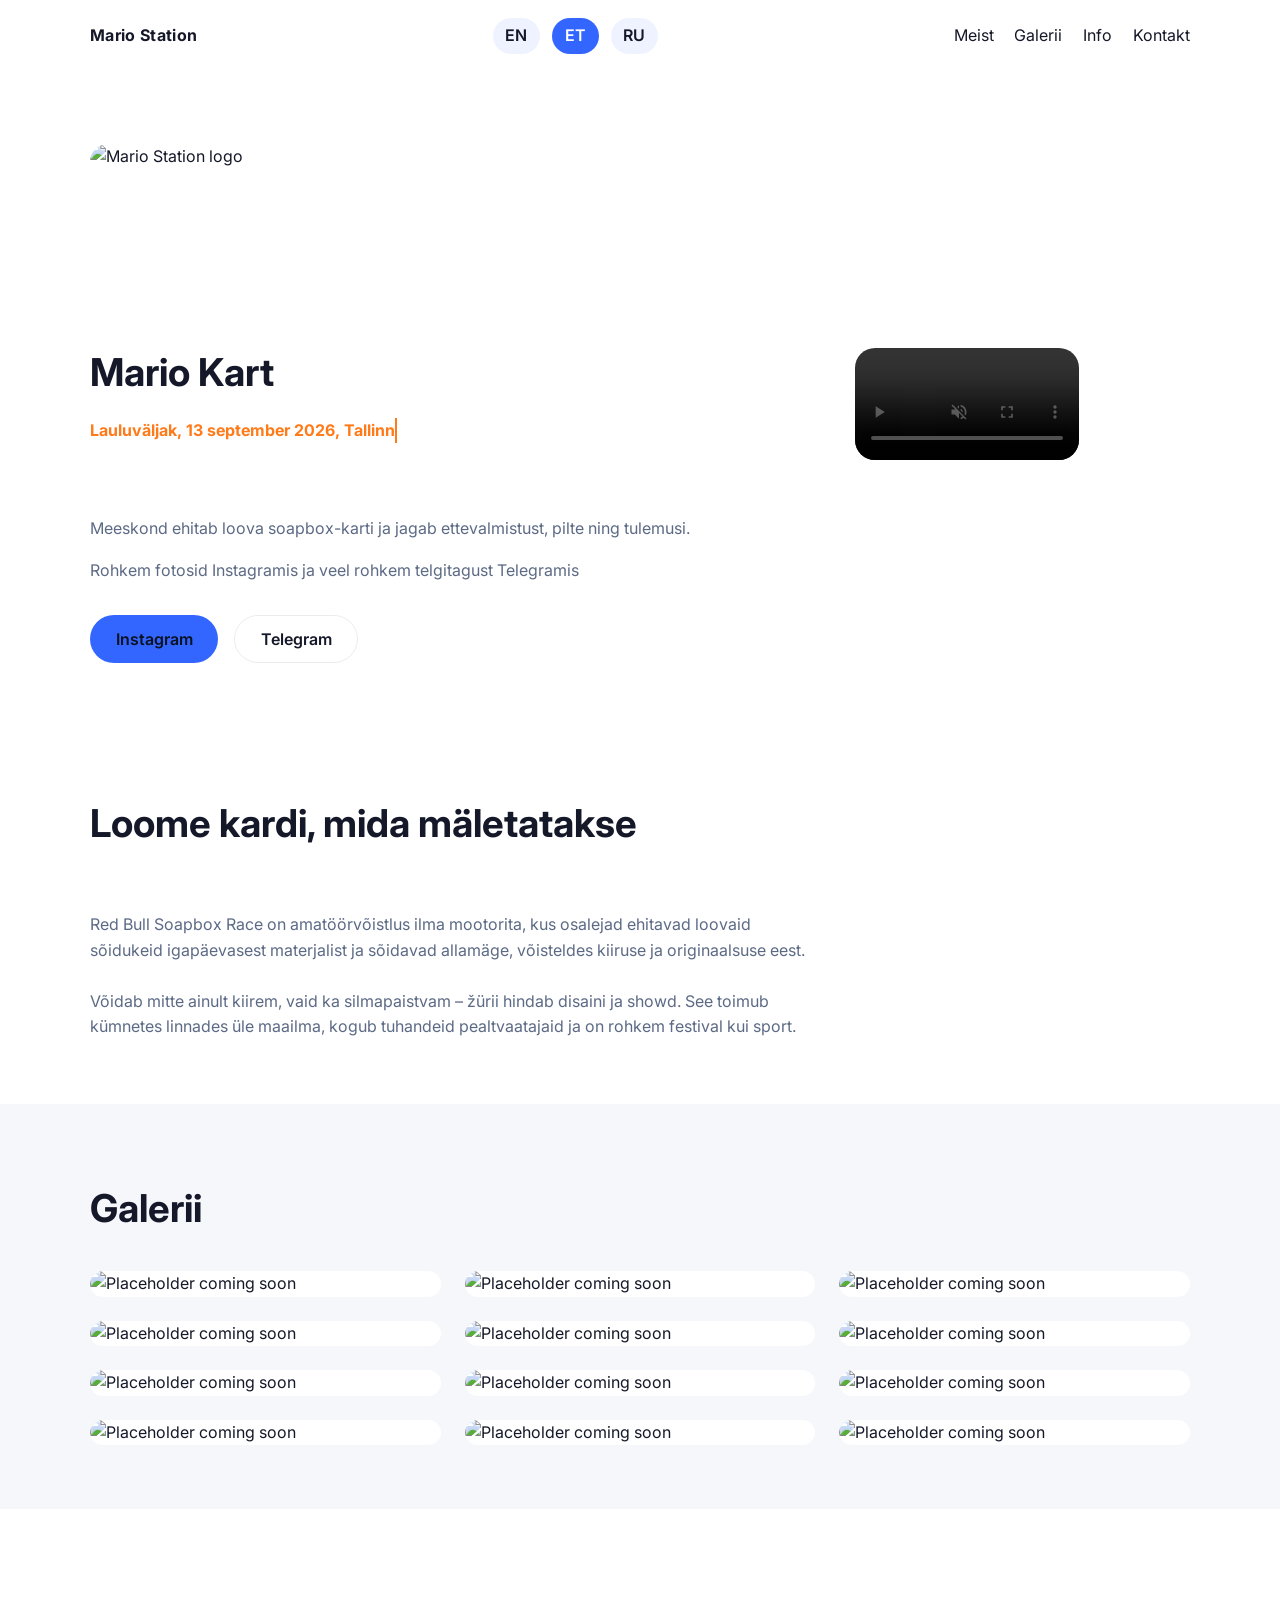
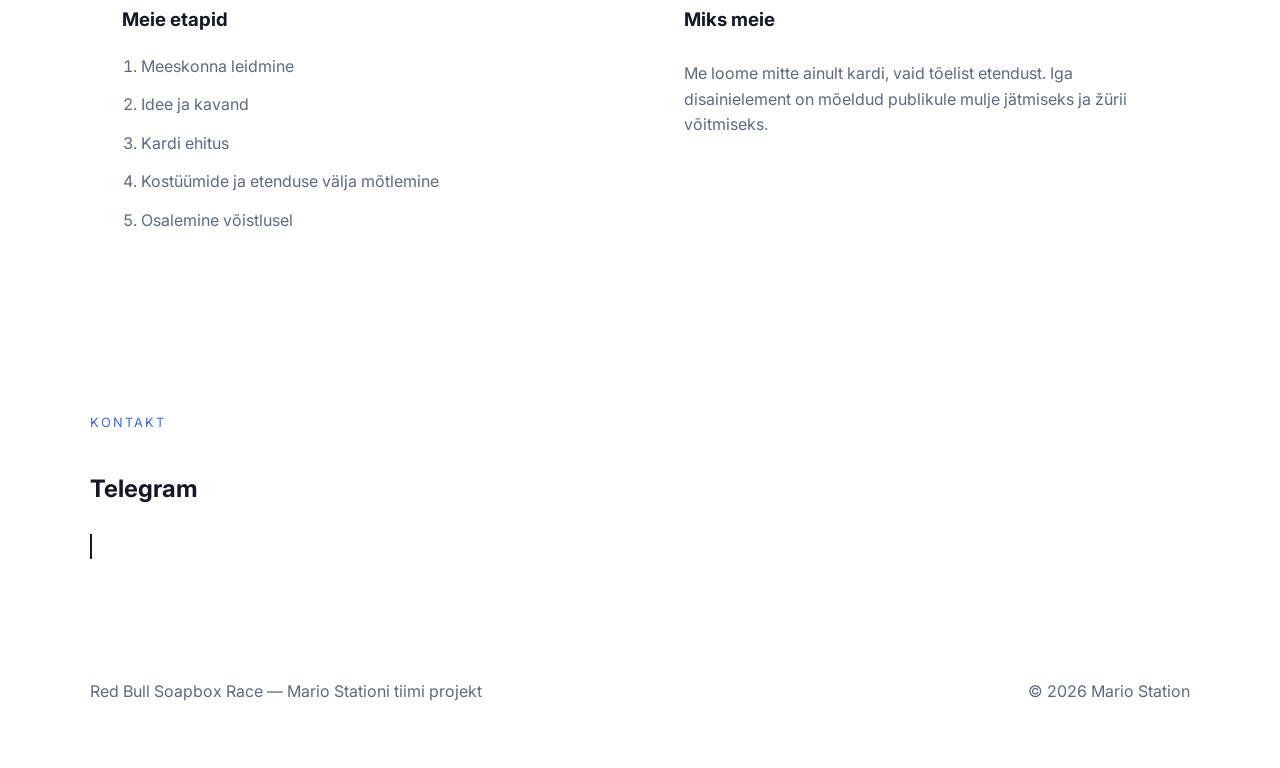
==== et.html @ b01dd48f "Add files via upload" ====
<!DOCTYPE html>
<html lang="et">

<head>
    <meta charset="UTF-8" />
    <meta name="viewport" content="width=device-width, initial-scale=1.0" />
    <title>Mario Station</title>
    <link rel="preconnect" href="https://fonts.googleapis.com" />
    <link rel="preconnect" href="https://fonts.gstatic.com" crossorigin />
    <link href="https://fonts.googleapis.com/css2?family=Inter:wght@400;500;600;700;800&display=swap"
        rel="stylesheet" />
    <link rel="stylesheet" href="styles.css" />
</head>

<body>
    <header class="site-header">
        <div class="container header-inner">
            <a class="brand" href="#hero">Mario Station</a>
            <div class="language-switcher">
                <a href="index.html">EN</a>
                <a href="et.html" class="active" aria-current="page">ET</a>
                <a href="ru.html">RU</a>
            </div>
            <button id="menu-toggle" class="menu-toggle" aria-label="Ava menüü">☰</button>
            <nav class="site-nav" id="site-nav">
                <a href="#about">Meist</a>
                <a href="#gallery">Galerii</a>
                <a href="#details">Info</a>
                <a href="#contact">Kontakt</a>
            </nav>
        </div>
    </header>

    <main>
        <section class="hero" id="hero">
            <div class="container hero-grid">
                <div class="hero-copy">
                    <div class="hero-logo-row">
                        <img class="hero-inline-logo" src="images/logo.jpeg" alt="Mario Station logo" />
                        <h1>Mario Kart</h1>
                    </div>
                    <div class="hero-copy-text">
                        <div class="hero-date"><strong><span class="typing-text">Lauluväljak, 13 september 2026,
                                    Tallinn</span></strong></div>
                        <div class="hero-text">Meeskond ehitab loova soapbox-karti ja jagab ettevalmistust, pilte ning
                            tulemusi.</div>
                        <div class="social-note">Rohkem fotosid Instagramis ja veel rohkem telgitagust Telegramis</div>
                    </div>
                    <div class="hero-actions">
                        <a class="button button-primary" href="https://www.instagram.com" target="_blank"
                            rel="noopener noreferrer">Instagram</a>
                        <a class="button button-secondary" href="https://t.me/kesklinn" target="_blank"
                            rel="noopener noreferrer">Telegram</a>
                    </div>
                </div>
                <div class="hero-visual">
                    <div class="hero-card">
                        <video class="promo-video" controls autoplay muted loop playsinline>
                            <source src="video/promo.mp4" type="video/mp4">
                            Teie brauser ei toeta videot.
                        </video>
                    </div>
                </div>
            </div>
        </section>

        <section class="section" id="about">
            <div class="container">
                <div class="section-heading">
                    <h2>Loome kardi, mida mäletatakse</h2>
                </div>
                <div class="split-content">
                    <div>
                        <div class="block-text">Red Bull Soapbox Race on amatöörvõistlus ilma mootorita, kus osalejad
                            ehitavad loovaid sõidukeid igapäevasest materjalist ja sõidavad allamäge, võisteldes kiiruse
                            ja originaalsuse eest.</div>
                        <div class="block-text">Võidab mitte ainult kiirem, vaid ka silmapaistvam – žürii hindab disaini
                            ja showd. See toimub kümnetes linnades üle maailma, kogub tuhandeid pealtvaatajaid ja on
                            rohkem festival kui sport.</div>
                    </div>
                </div>
            </div>
        </section>

        <section class="section section-alt" id="gallery">
            <div class="container">
                <div class="section-heading">
                    <h2>Galerii</h2>
                </div>
                <div class="gallery-grid">
                    <article class="photo-card">
                        <img src="images/comingsoon.png" alt="Placeholder coming soon" loading="lazy" />
                    </article>
                    <article class="photo-card">
                        <img src="images/comingsoon.png" alt="Placeholder coming soon" loading="lazy" />
                    </article>
                    <article class="photo-card">
                        <img src="images/comingsoon.png" alt="Placeholder coming soon" loading="lazy" />
                    </article>
                    <article class="photo-card">
                        <img src="images/comingsoon.png" alt="Placeholder coming soon" loading="lazy" />
                    </article>
                    <article class="photo-card">
                        <img src="images/comingsoon.png" alt="Placeholder coming soon" loading="lazy" />
                    </article>
                    <article class="photo-card">
                        <img src="images/comingsoon.png" alt="Placeholder coming soon" loading="lazy" />
                    </article>
                    <article class="photo-card">
                        <img src="images/comingsoon.png" alt="Placeholder coming soon" loading="lazy" />
                    </article>
                    <article class="photo-card">
                        <img src="images/comingsoon.png" alt="Placeholder coming soon" loading="lazy" />
                    </article>
                    <article class="photo-card">
                        <img src="images/comingsoon.png" alt="Placeholder coming soon" loading="lazy" />
                    </article>
                    <article class="photo-card">
                        <img src="images/comingsoon.png" alt="Placeholder coming soon" loading="lazy" />
                    </article>
                    <article class="photo-card">
                        <img src="images/comingsoon.png" alt="Placeholder coming soon" loading="lazy" />
                    </article>
                    <article class="photo-card">
                        <img src="images/comingsoon2.png" alt="Placeholder coming soon" loading="lazy" />
                    </article>
                </div>
            </div>
        </section>

        <section class="section" id="details">
            <div class="container details-grid">
                <div class="detail-block">
                    <h3>Meie etapid</h3>
                    <ol>
                        <li>Meeskonna leidmine</li>
                        <li>Idee ja kavand</li>
                        <li>Kardi ehitus</li>
                        <li>Kostüümide ja etenduse välja mõtlemine</li>
                        <li>Osalemine võistlusel</li>
                    </ol>
                </div>
                <div class="detail-block">
                    <h3>Miks meie</h3>
                    <div class="detail-text">Me loome mitte ainult kardi, vaid tõelist etendust. Iga disainielement on
                        mõeldud publikule mulje jätmiseks ja žürii võitmiseks.</div>
                </div>
            </div>
        </section>

        <section class="section section-contact" id="contact">
            <div class="container contact-panel">
                <div>
                    <span class="eyebrow">Kontakt</span>
                    <h2>Telegram</h2>
                    <div class="contact-text"><span class="typing-text contact-typing">@kesklinn</span></div>
                </div>
            </div>
        </section>
    </main>

    <div class="image-modal" id="image-modal" aria-hidden="true">
        <div class="image-modal-backdrop" id="image-modal-backdrop"></div>
        <div class="image-modal-content" role="dialog" aria-modal="true">
            <button class="image-modal-close" id="image-modal-close" aria-label="Sulge pilt">×</button>
            <button class="image-modal-nav image-modal-prev" id="image-modal-prev" aria-label="Eelmine foto">‹</button>
            <button class="image-modal-nav image-modal-next" id="image-modal-next" aria-label="Järgmine foto">›</button>
            <img id="image-modal-img" src="" alt="" />
        </div>
    </div>

    <footer class="site-footer">
        <div class="container footer-inner">
            <p>Red Bull Soapbox Race — Mario Stationi tiimi projekt</p>
            <p>© 2026 Mario Station</p>
        </div>
    </footer>

    <script src="script.js"></script>
</body>

</html>
---- styles.css ----
:root {
  color-scheme: light;
  --bg: #ffffff;
  --surface: #f7f8fb;
  --surface-alt: #ffffff;
  --text: #141828;
  --muted: #5c6a85;
  --primary: #3366ff;
  --border: rgba(20, 24, 40, 0.08);
  --radius: 24px;
  font-family: 'Inter', system-ui, sans-serif;
}

* {
  box-sizing: border-box;
}

html, body {
  margin: 0;
  min-height: 100%;
  background: var(--bg);
  color: var(--text);
}

img {
  width: 100%;
  height: auto;
  display: block;
  border-radius: 20px;
  object-fit: cover;
}

button, a {
  font: inherit;
}

body {
  line-height: 1.6;
}

.container {
  width: min(1100px, calc(100% - 2rem));
  margin: 0 auto;
}

.site-header {
  position: sticky;
  top: 0;
  z-index: 10;
  background: rgba(255, 255, 255, 0.96);
}

.header-inner {
  display: flex;
  align-items: center;
  justify-content: space-between;
  gap: 1rem;
  padding: 1.1rem 0;
}

.brand {
  color: var(--text);
  font-weight: 700;
  text-decoration: none;
  letter-spacing: 0.02em;
}

.site-nav {
  display: flex;
  gap: 1.3rem;
}

.language-switcher {
  display: flex;
  gap: 0.75rem;
}

.language-switcher a {
  color: var(--text);
  text-decoration: none;
  font-weight: 600;
  padding: 0.35rem 0.8rem;
  border-radius: 999px;
  background: rgba(51, 102, 255, 0.08);
  transition: background 0.2s ease, color 0.2s ease;
}

.language-switcher a.active,
.language-switcher a:hover {
  background: var(--primary);
  color: #fff;
}

.site-nav a {
  color: var(--text);
  text-decoration: none;
  transition: color 0.2s ease;
}

.site-nav a:hover {
  color: var(--primary);
}

.menu-toggle {
  display: none;
  border: none;
  background: transparent;
  color: var(--text);
  font-size: 1.5rem;
  cursor: pointer;
}

.hero {
  padding: 4.5rem 0 3.5rem;
}

.hero-grid {
  display: grid;
  grid-template-columns: 1.4fr 1fr;
  gap: 2rem;
  align-items: center;
}

.hero-copy {
  max-width: 620px;
}

.hero-logo-row {
  display: flex;
  flex-direction: column;
  align-items: flex-start;
  gap: 1rem;
  margin-bottom: 1rem;
}

.hero-inline-logo {
  width: 12rem;
  height: 12rem;
  border-radius: 18px;
  object-fit: cover;
}

.hero-logo-row h1 {
  margin-top: 0;
  text-align: left;
  width: 100%;
  font-family: 'Google Sans', 'Inter', system-ui, sans-serif;
  font-weight: 700;
}

.hero-date {
  overflow: hidden;
  display: inline-block;
  margin-bottom: 2rem;
}

.hero-date strong {
  display: inline-block;
  color: #ff7a18;
}

.hero-text {
  margin: 1.6rem 0 0;
  max-width: 46rem;
  color: var(--muted);
  text-align: left;
}

.typing-text {
  display: inline-block;
  white-space: nowrap;
  overflow: hidden;
  animation: typing 12s steps(35, end) infinite;
  border-right: 0.15em solid #ff7a18;
}

@keyframes typing {
  0% {
    width: 0;
  }
  80% {
    width: 100%;
  }
  100% {
    width: 0;
  }
}

@keyframes blink-caret {
  from, to {
    border-color: transparent;
  }
  50% {
    border-color: #ff7a18;
  }
}

.contact-typing {
  display: inline-block;
  overflow: hidden;
  white-space: nowrap;
  width: 0;
  border-right: 0.15em solid var(--text);
}

.contact-typing.active {
  animation: typing-contact 10s steps(18, end) infinite;
}

@keyframes typing-contact {
  0% {
    width: 0;
  }
  80% {
    width: 100%;
  }
  100% {
    width: 0;
  }
}

@keyframes blink-caret-contact {
  from, to {
    border-color: transparent;
  }
  50% {
    border-color: var(--text);
  }
}

.eyebrow {
  display: inline-flex;
  margin-bottom: 1rem;
  color: var(--primary);
  text-transform: uppercase;
  font-size: 0.8rem;
  letter-spacing: 0.16em;
}

.hero h1 {
  margin: 0;
  font-size: clamp(1.75rem, 4vw, 2.4rem);
  line-height: 1.05;
}

.hero p,
.hero-copy-text,
.hero-card-text,
.block-text,
.gallery-summary-text,
.detail-text,
.contact-text,
.caption {
  margin: 1.6rem 0 0;
  max-width: 46rem;
  color: var(--muted);
  text-align: left;
}

.social-note {
  margin-top: 1rem;
}

.hero-actions {
  display: flex;
  flex-wrap: wrap;
  gap: 1rem;
  margin-top: 2rem;
}

.button {
  display: inline-flex;
  align-items: center;
  justify-content: center;
  min-height: 3rem;
  padding: 0 1.6rem;
  border-radius: 999px;
  text-decoration: none;
  font-weight: 600;
  transition: transform 0.2s ease, background 0.2s ease;
}

.button:hover {
  transform: translateY(-1px);
}

.button-primary {
  background: var(--primary);
  color: #0b1220;
}

.button-secondary {
  background: transparent;
  border: 1px solid var(--border);
  color: var(--text);
}

.hero-visual {
  display: grid;
  place-items: center;
}

.hero-card {
  width: 100%;
  padding: 1rem;
  border-radius: var(--radius);
  background: #ffffff;
}

.promo-video {
  width: 100%;
  max-width: 14rem;
  height: auto;
  border-radius: 20px;
  display: block;
  margin: 0 auto;
}

.hero-card h2 {
  margin: 0;
  font-size: 1.9rem;
}

.hero-card p {
  margin: 1rem 0 0;
  color: var(--muted);
}

.section {
  padding: 4rem 0;
}

.section-alt {
  background: #f5f7fb;
}

.section-heading {
  max-width: 700px;
  margin-bottom: 2rem;
}

.section-heading h2 {
  margin: 0.6rem 0 0;
  font-size: clamp(2rem, 3vw, 2.8rem);
}

.split-content {
  display: grid;
  gap: 1.5rem;
}

.split-content p {
  margin: 0;
  color: var(--muted);
}

.gallery-summary {
  margin-bottom: 1.8rem;
}

.gallery-summary-card {
  padding: 1.6rem 1.8rem;
  border-radius: var(--radius);
  background: #ffffff;
}

.gallery-summary-card h3 {
  margin: 0;
  font-size: 1.6rem;
}

.gallery-summary-card p {
  margin: 0.8rem 0 0;
  color: var(--muted);
}

.gallery-grid {
  display: grid;
  grid-template-columns: repeat(3, minmax(0, 1fr));
  gap: 1.5rem;
}

.photo-card {
  background: #ffffff;
  border-radius: var(--radius);
  overflow: hidden;
  cursor: pointer;
}

.photo-card img {
  display: block;
  width: 100%;
  height: 100%;
  object-fit: cover;
}

.image-modal {
  position: fixed;
  inset: 0;
  display: none;
  align-items: center;
  justify-content: center;
  z-index: 50;
  padding: 1.5rem;
}

.image-modal.open {
  display: flex;
}

.image-modal-backdrop {
  position: absolute;
  inset: 0;
  background: rgba(15, 23, 42, 0.7);
}

.image-modal-content {
  position: relative;
  max-width: 90vw;
  max-height: 90vh;
  width: min(900px, 100%);
  z-index: 1;
}

.image-modal img {
  width: 100%;
  max-height: 90vh;
  border-radius: 28px;
  box-shadow: 0 28px 80px rgba(15, 23, 42, 0.3);
  display: block;
  transition: opacity 0.25s ease, transform 0.25s ease;
  opacity: 1;
  transform: translateY(0);
}

.image-modal img.transitioning {
  opacity: 0;
  transform: translateY(12px);
}

.image-modal-nav {
  position: absolute;
  top: 50%;
  transform: translateY(-50%);
  width: 3rem;
  height: 3rem;
  border: none;
  border-radius: 999px;
  background: rgba(15, 23, 42, 0.9);
  color: #fff;
  font-size: 1.4rem;
  line-height: 1;
  cursor: pointer;
  z-index: 2;
}

.image-modal-prev {
  left: -1rem;
}

.image-modal-next {
  right: -1rem;
}

.image-modal-close {
  position: absolute;
  top: -0.8rem;
  right: -0.8rem;
  width: 2.8rem;
  height: 2.8rem;
  border: none;
  border-radius: 999px;
  background: rgba(15, 23, 42, 0.95);
  color: #fff;
  font-size: 1.4rem;
  line-height: 1;
  cursor: pointer;
}

.caption {
  margin-top: 1.5rem;
  color: var(--muted);
}

.details-grid {
  display: grid;
  grid-template-columns: repeat(2, minmax(0, 1fr));
  gap: 1.5rem;
}

.detail-block {
  padding: 2rem;
  border-radius: var(--radius);
  background: #ffffff;
}

.detail-block h3 {
  margin-top: 0;
}

.detail-block ol {
  padding-left: 1.2rem;
  color: var(--muted);
}

.detail-block li {
  margin-bottom: 0.8rem;
}

.section-contact .container {
  padding: 0;
}

.contact-panel {
  padding: 1.8rem 2rem;
  border-radius: var(--radius);
  background: #ffffff;
}

.contact-panel p {
  color: var(--muted);
  margin: 0.4rem 0 0;
}

.site-footer {
  padding: 2rem 0 3rem;
}

.footer-inner {
  display: flex;
  flex-wrap: wrap;
  justify-content: space-between;
  gap: 1rem;
  color: var(--muted);
}

@media (max-width: 900px) {
  .hero-grid,
  .details-grid,
  .contact-panel {
    grid-template-columns: 1fr;
  }

  .hero {
    padding-top: 3rem;
  }
}

@media (max-width: 720px) {
  .site-nav {
    position: fixed;
    inset: 5rem 1rem auto auto;
    right: 0;
    top: 0;
    z-index: 20;
    display: none;
    flex-direction: column;
    gap: 1rem;
    padding: 1rem;
    width: calc(100% - 2rem);
    max-width: 320px;
    background: rgba(255, 255, 255, 0.98);
    border: 1px solid var(--border);
    border-radius: 22px;
  }

  .site-nav.open {
    display: flex;
  }

  .menu-toggle {
    display: inline-flex;
  }
}
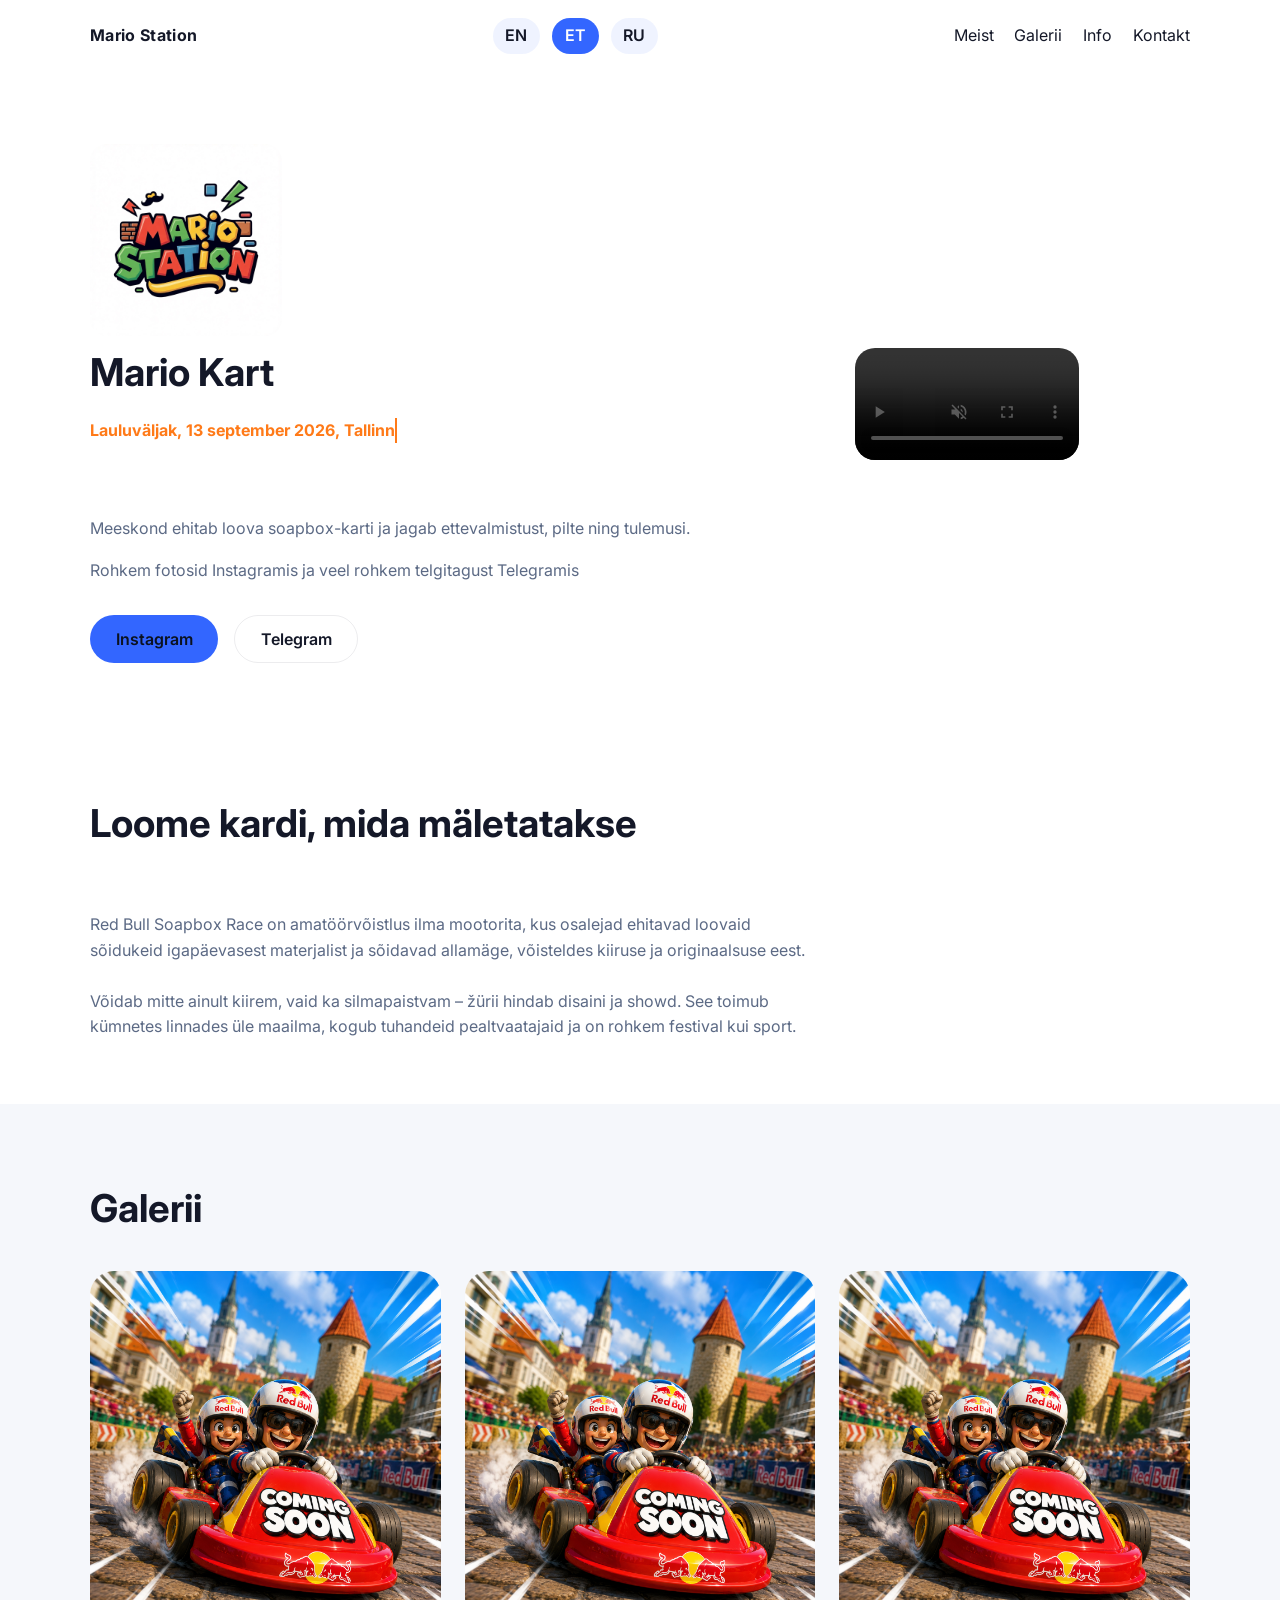
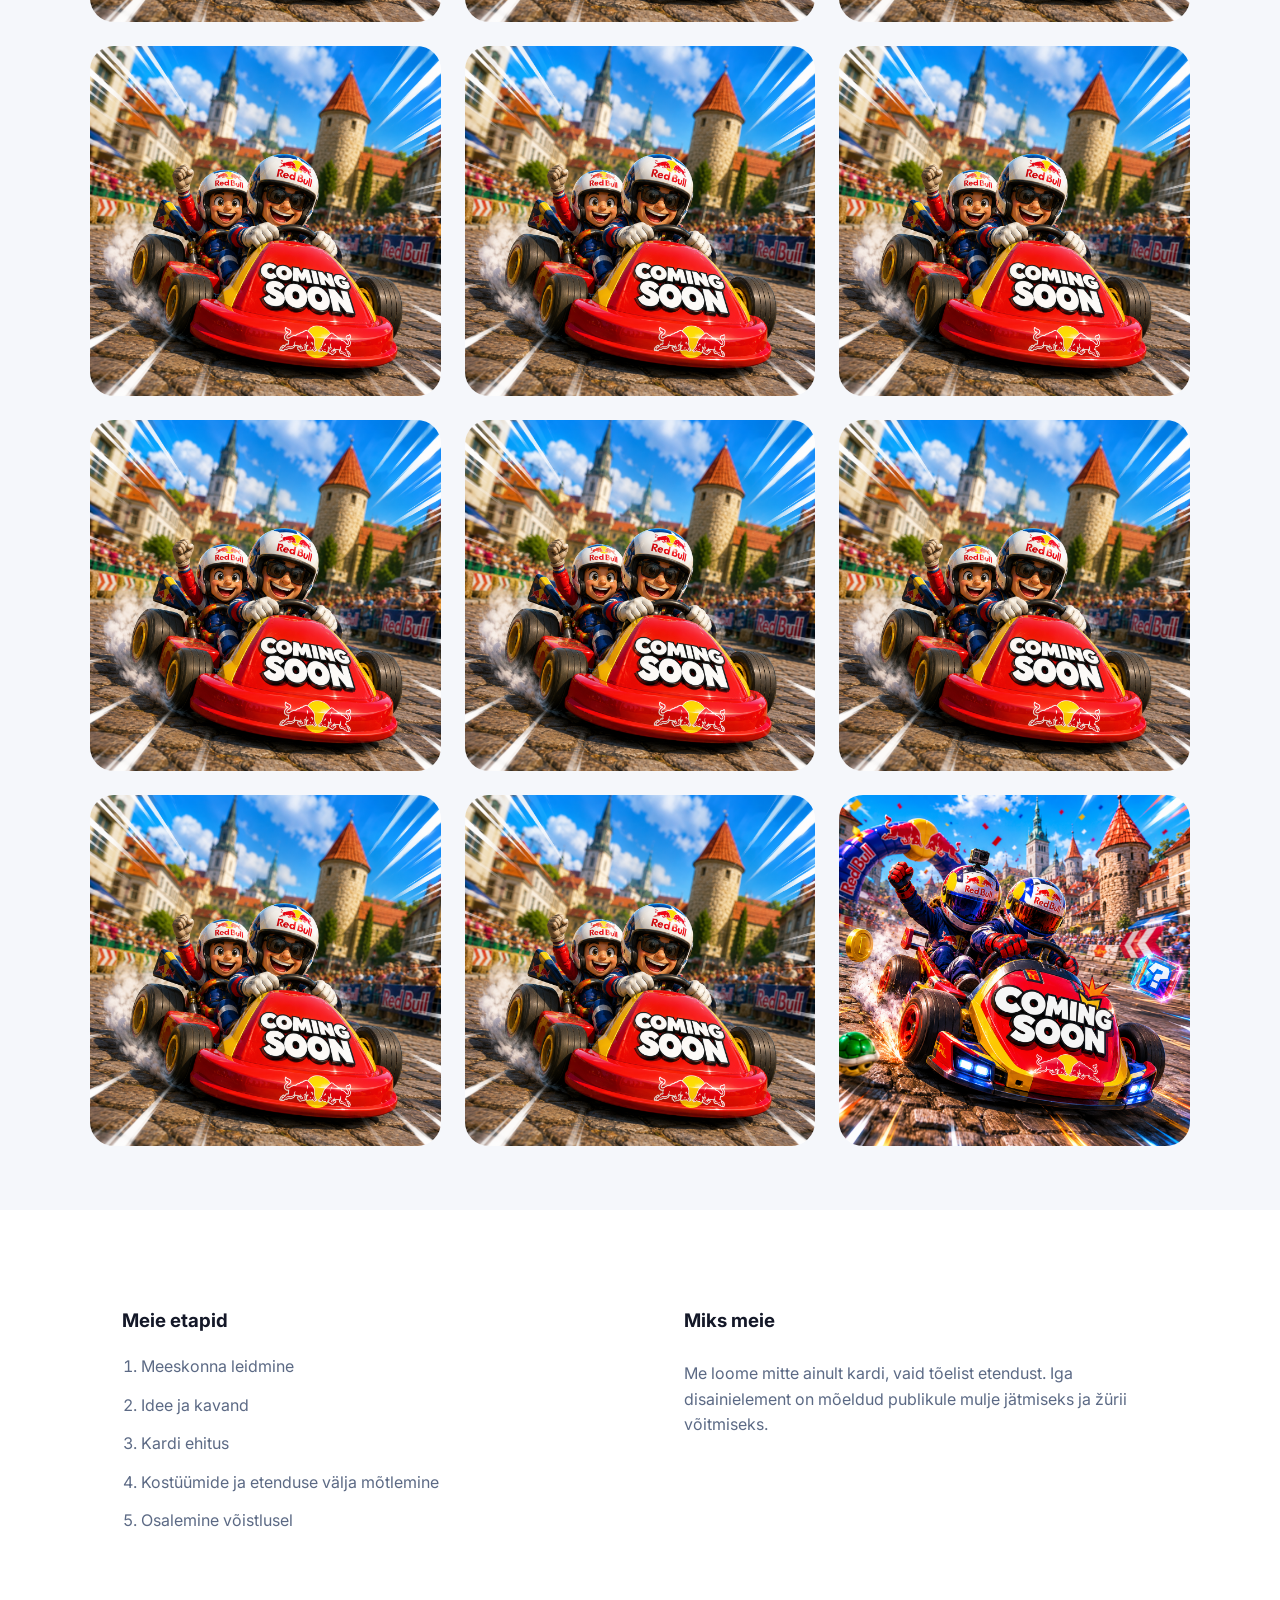
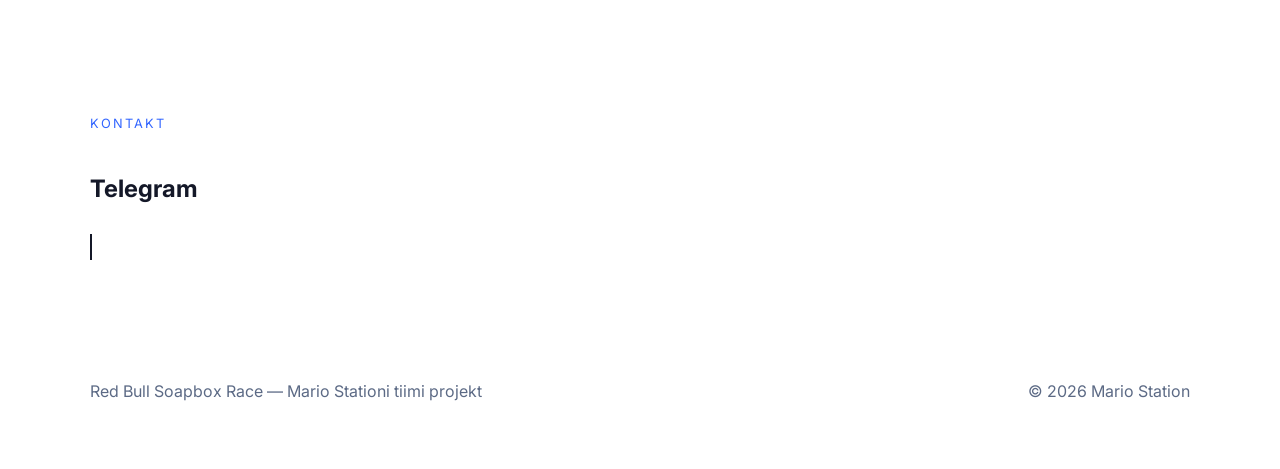
==== commit 9dc75290: "Add files via upload" ====
--- a/et.html
+++ b/et.html
@@ -47,9 +47,9 @@
                         <div class="social-note">Rohkem fotosid Instagramis ja veel rohkem telgitagust Telegramis</div>
                     </div>
                     <div class="hero-actions">
-                        <a class="button button-primary" href="https://www.instagram.com" target="_blank"
+                        <a class="button button-primary" href="https://instagram.com/mariostationee" target="_blank"
                             rel="noopener noreferrer">Instagram</a>
-                        <a class="button button-secondary" href="https://t.me/kesklinn" target="_blank"
+                        <a class="button button-secondary" href="https://t.me/mariostationee" target="_blank"
                             rel="noopener noreferrer">Telegram</a>
                     </div>
                 </div>
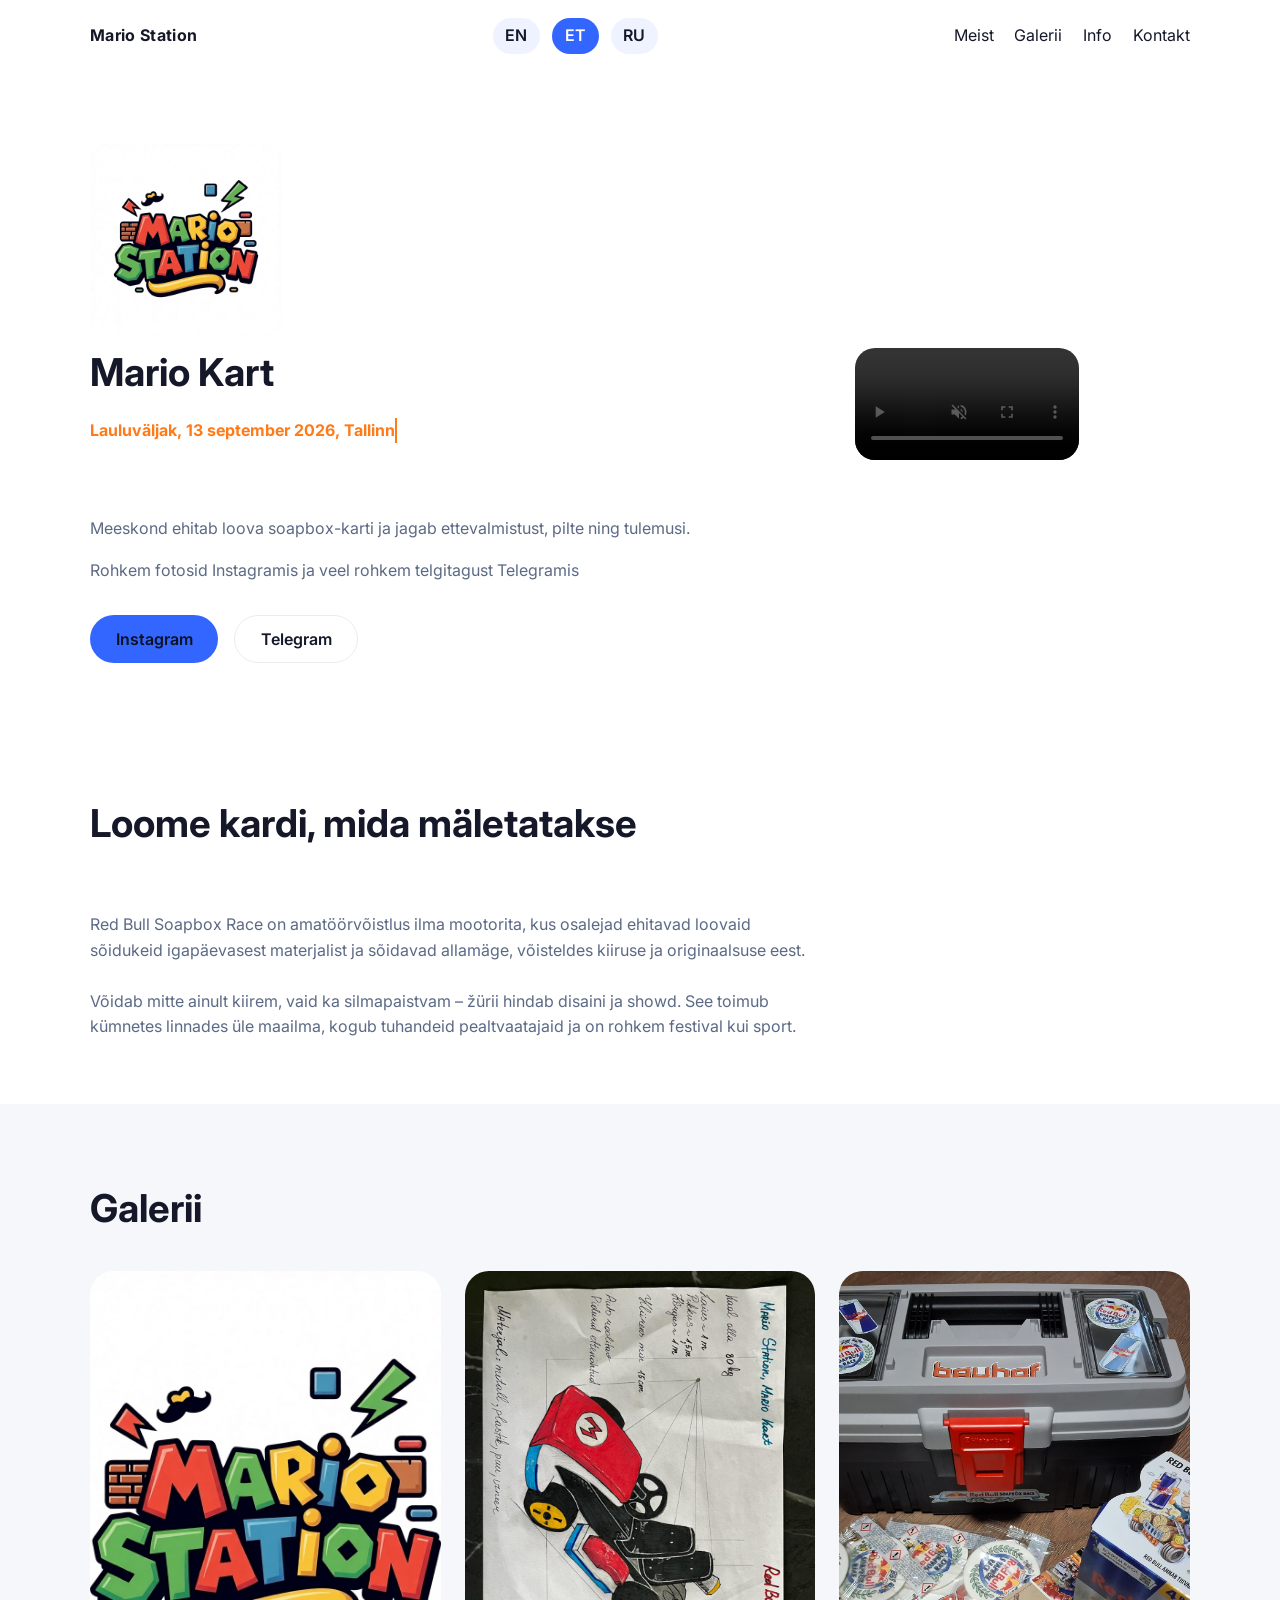
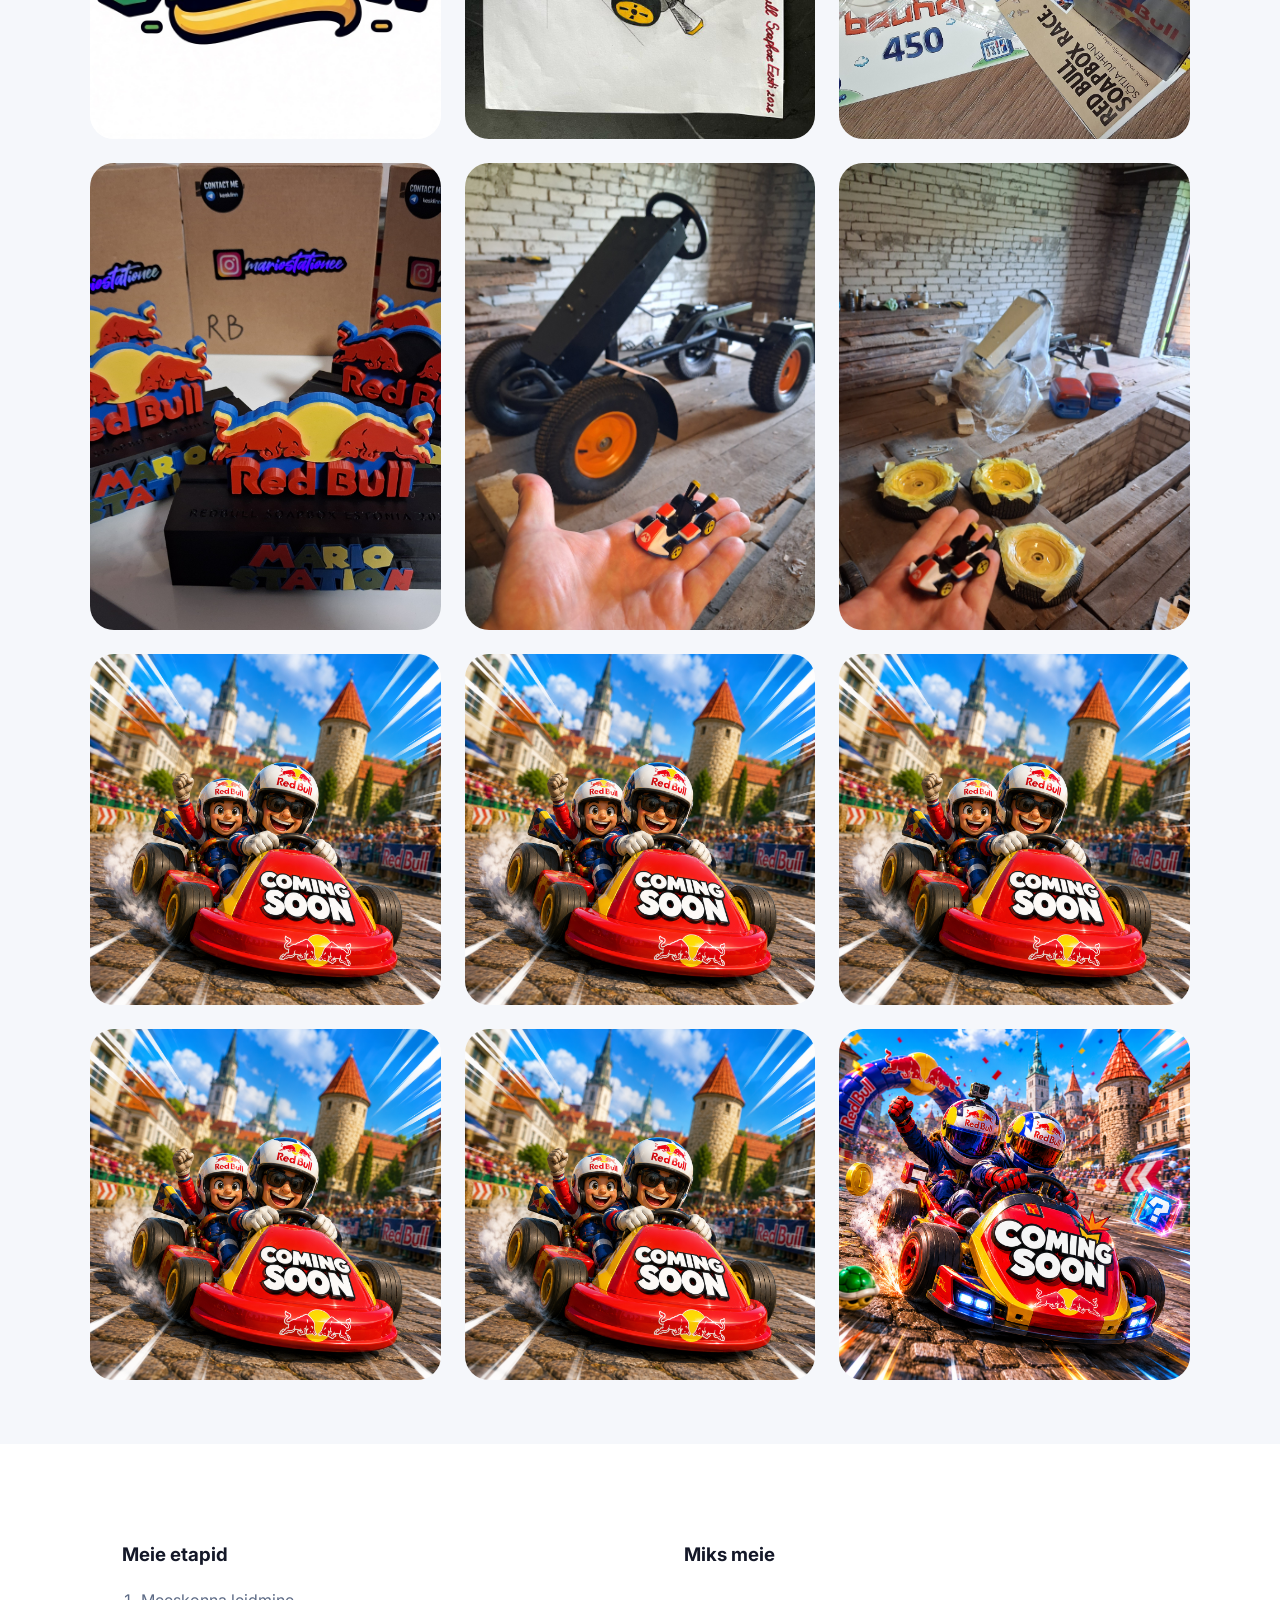
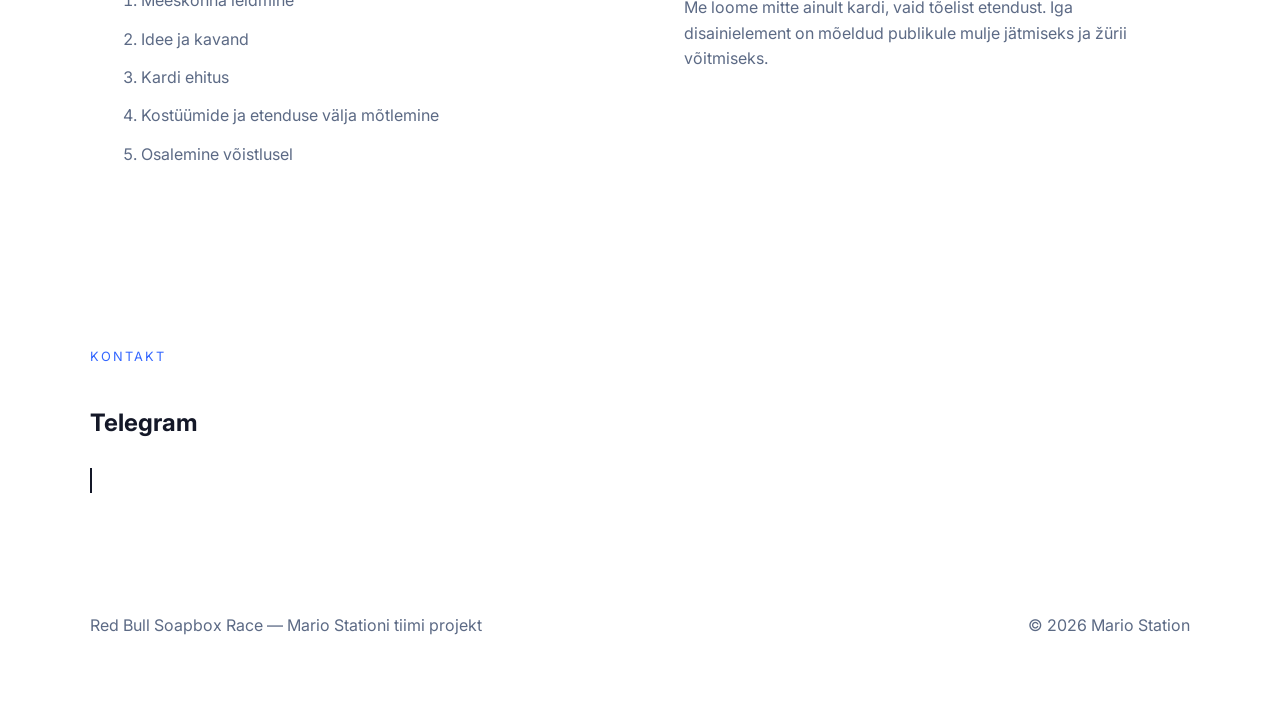
==== commit 2defe506: "Add files via upload" ====
--- a/et.html
+++ b/et.html
@@ -89,22 +89,22 @@
                 </div>
                 <div class="gallery-grid">
                     <article class="photo-card">
-                        <img src="images/comingsoon.png" alt="Placeholder coming soon" loading="lazy" />
+                        <img src="images/gallery/1.jpg" alt="Foto 1" loading="lazy" />
                     </article>
                     <article class="photo-card">
-                        <img src="images/comingsoon.png" alt="Placeholder coming soon" loading="lazy" />
+                        <img src="images/gallery/2.jpg" alt="Foto 2" loading="lazy" />
                     </article>
                     <article class="photo-card">
-                        <img src="images/comingsoon.png" alt="Placeholder coming soon" loading="lazy" />
+                        <img src="images/gallery/3.jpg" alt="Foto 3" loading="lazy" />
                     </article>
                     <article class="photo-card">
-                        <img src="images/comingsoon.png" alt="Placeholder coming soon" loading="lazy" />
+                        <img src="images/gallery/4.jpg" alt="Foto 4" loading="lazy" />
                     </article>
                     <article class="photo-card">
-                        <img src="images/comingsoon.png" alt="Placeholder coming soon" loading="lazy" />
+                        <img src="images/gallery/5.jpg" alt="Foto 5" loading="lazy" />
                     </article>
                     <article class="photo-card">
-                        <img src="images/comingsoon.png" alt="Placeholder coming soon" loading="lazy" />
+                        <img src="images/gallery/6.jpg" alt="Foto 6" loading="lazy" />
                     </article>
                     <article class="photo-card">
                         <img src="images/comingsoon.png" alt="Placeholder coming soon" loading="lazy" />
--- a/styles.css
+++ b/styles.css
@@ -402,6 +402,20 @@
   justify-content: center;
   z-index: 50;
   padding: 1.5rem;
+  overflow: hidden;
+}
+
+body.modal-open,
+html.modal-open {
+  overflow: hidden;
+  height: 100%;
+  overscroll-behavior: none;
+}
+
+body.modal-open {
+  position: fixed;
+  inset: 0;
+  width: 100%;
 }
 
 .image-modal.open {
@@ -416,15 +430,23 @@
 
 .image-modal-content {
   position: relative;
-  max-width: 90vw;
-  max-height: 90vh;
-  width: min(900px, 100%);
+  max-width: min(95vw, 900px);
+  max-height: calc(100vh - 3rem);
+  width: auto;
+  height: auto;
   z-index: 1;
+  display: flex;
+  align-items: center;
+  justify-content: center;
+  overflow: hidden;
 }
 
 .image-modal img {
-  width: 100%;
-  max-height: 90vh;
+  max-width: 100%;
+  max-height: calc(100vh - 3rem);
+  width: auto;
+  height: auto;
+  object-fit: contain;
   border-radius: 28px;
   box-shadow: 0 28px 80px rgba(15, 23, 42, 0.3);
   display: block;
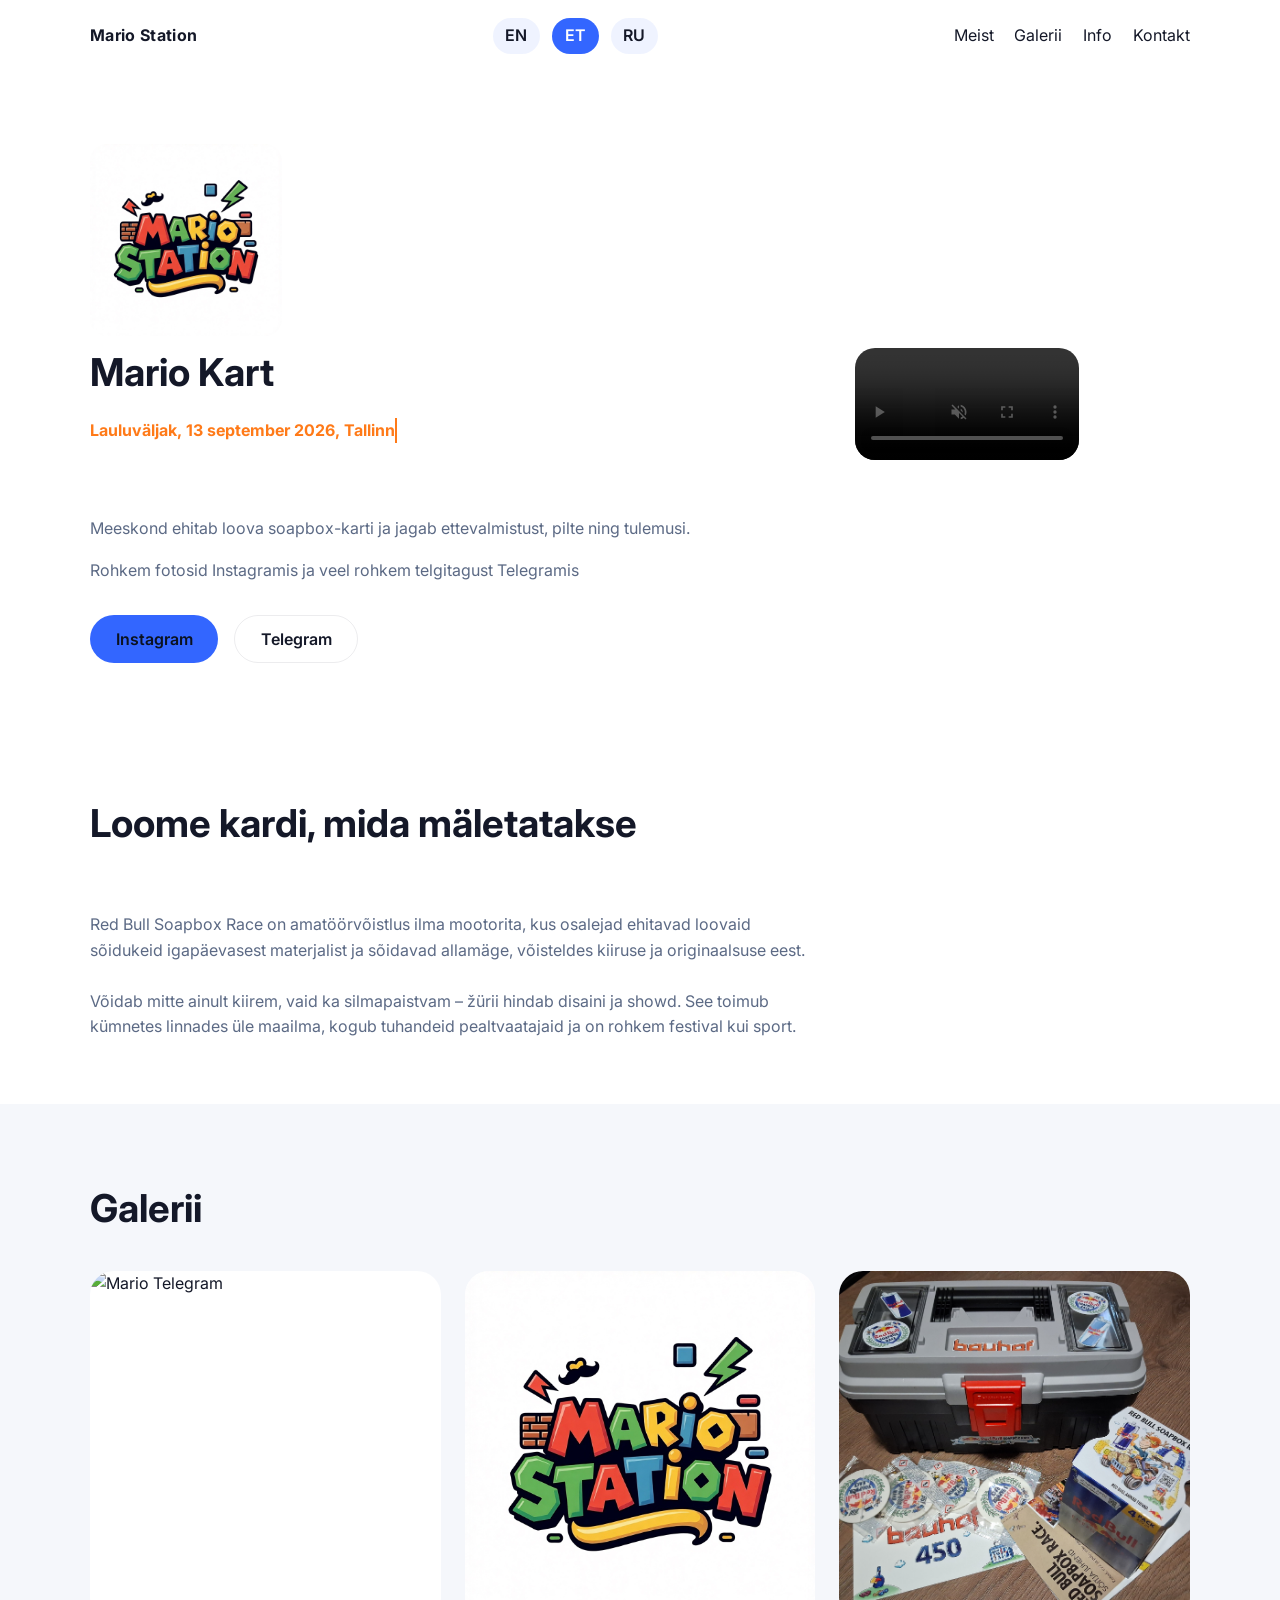
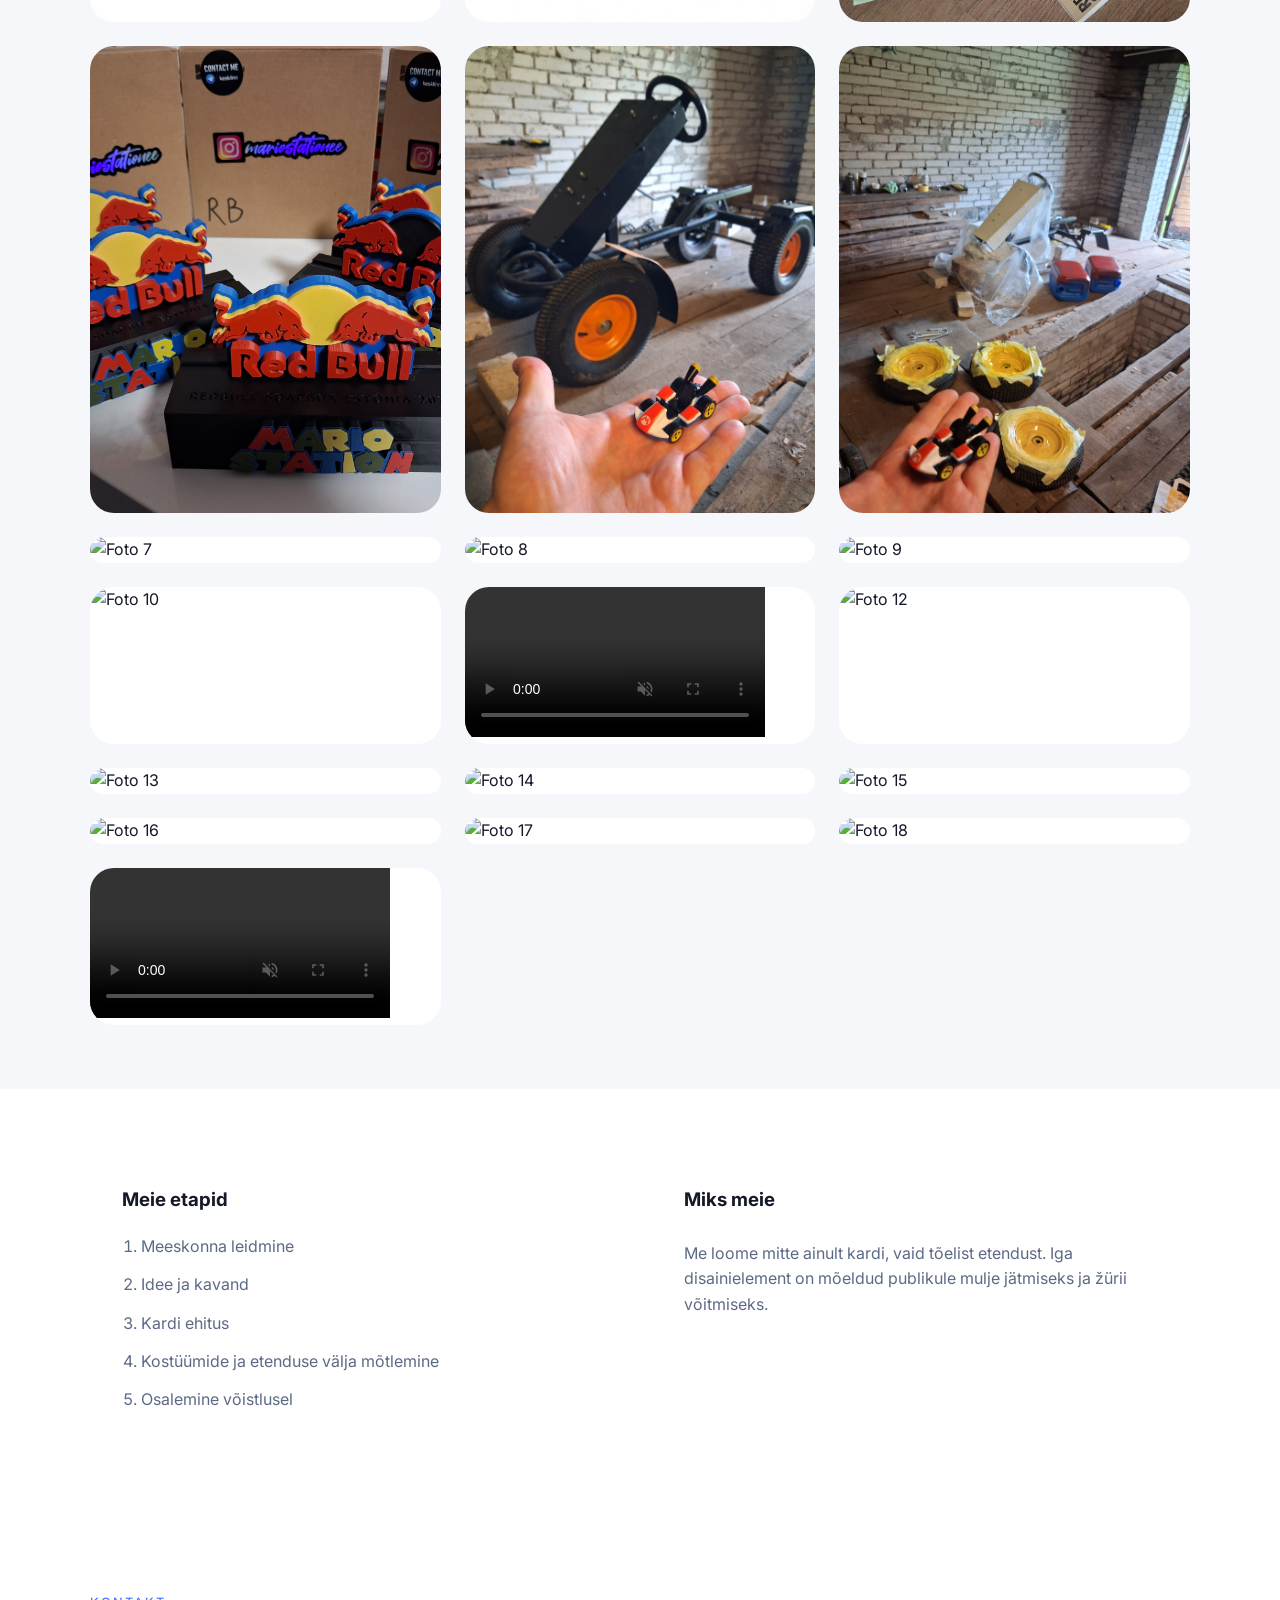
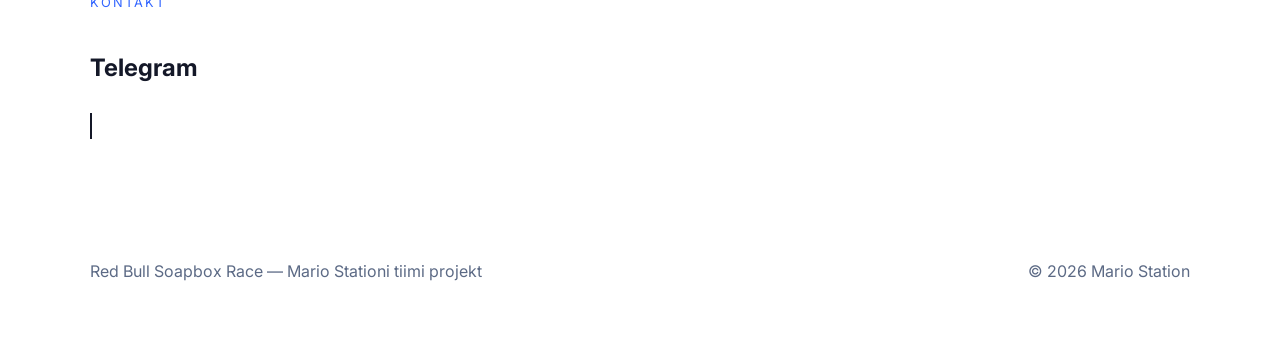
==== commit f49beefd: "Add files via upload" ====
--- a/et.html
+++ b/et.html
@@ -89,12 +89,12 @@
                 </div>
                 <div class="gallery-grid">
                     <article class="photo-card">
+                        <img src="images/gallery/mariotelegram.jpg" alt="Mario Telegram" loading="lazy" />
+                    </article>
+                    <article class="photo-card">
                         <img src="images/gallery/1.jpg" alt="Foto 1" loading="lazy" />
                     </article>
                     <article class="photo-card">
-                        <img src="images/gallery/2.jpg" alt="Foto 2" loading="lazy" />
-                    </article>
-                    <article class="photo-card">
                         <img src="images/gallery/3.jpg" alt="Foto 3" loading="lazy" />
                     </article>
                     <article class="photo-card">
@@ -107,22 +107,51 @@
                         <img src="images/gallery/6.jpg" alt="Foto 6" loading="lazy" />
                     </article>
                     <article class="photo-card">
-                        <img src="images/comingsoon.png" alt="Placeholder coming soon" loading="lazy" />
-                    </article>
-                    <article class="photo-card">
-                        <img src="images/comingsoon.png" alt="Placeholder coming soon" loading="lazy" />
-                    </article>
-                    <article class="photo-card">
-                        <img src="images/comingsoon.png" alt="Placeholder coming soon" loading="lazy" />
-                    </article>
-                    <article class="photo-card">
-                        <img src="images/comingsoon.png" alt="Placeholder coming soon" loading="lazy" />
-                    </article>
-                    <article class="photo-card">
-                        <img src="images/comingsoon.png" alt="Placeholder coming soon" loading="lazy" />
-                    </article>
-                    <article class="photo-card">
-                        <img src="images/comingsoon2.png" alt="Placeholder coming soon" loading="lazy" />
+                        <img src="images/gallery/10.jpeg" alt="Foto 7" loading="lazy" />
+                    </article>
+                    <article class="photo-card">
+                        <img src="images/gallery/11.png" alt="Foto 8" loading="lazy" />
+                    </article>
+                    <article class="photo-card">
+                        <img src="images/gallery/12.jpg" alt="Foto 9" loading="lazy" />
+                    </article>
+                    <article class="photo-card">
+                        <img src="images/gallery/13.jpeg" alt="Foto 10" loading="lazy" />
+                    </article>
+                    <article class="photo-card">
+                        <video class="gallery-video" controls controlsList="nodownload" preload="metadata" muted
+                            playsinline aria-label="Video 11">
+                            <source src="images/gallery/13.mp4" type="video/mp4">
+                            Teie brauser ei toeta videot.
+                        </video>
+                    </article>
+                    <article class="photo-card">
+                        <img src="images/gallery/14.jpg" alt="Foto 12" loading="lazy" />
+                    </article>
+                    <article class="photo-card">
+                        <img src="images/gallery/15.jpeg" alt="Foto 13" loading="lazy" />
+                    </article>
+                    <article class="photo-card">
+                        <img src="images/gallery/16.jpeg" alt="Foto 14" loading="lazy" />
+                    </article>
+                    <article class="photo-card">
+                        <img src="images/gallery/17.jpeg" alt="Foto 15" loading="lazy" />
+                    </article>
+                    <article class="photo-card">
+                        <img src="images/gallery/18.jpg" alt="Foto 16" loading="lazy" />
+                    </article>
+                    <article class="photo-card">
+                        <img src="images/gallery/19.jpg" alt="Foto 17" loading="lazy" />
+                    </article>
+                    <article class="photo-card">
+                        <img src="images/gallery/20.jpeg" alt="Foto 18" loading="lazy" />
+                    </article>
+                    <article class="photo-card">
+                        <video class="gallery-video" controls preload="metadata" muted playsinline
+                            aria-label="Video 19">
+                            <source src="images/gallery/21.mp4" type="video/mp4">
+                            Teie brauser ei toeta videot.
+                        </video>
                     </article>
                 </div>
             </div>
@@ -165,7 +194,11 @@
             <button class="image-modal-close" id="image-modal-close" aria-label="Sulge pilt">×</button>
             <button class="image-modal-nav image-modal-prev" id="image-modal-prev" aria-label="Eelmine foto">‹</button>
             <button class="image-modal-nav image-modal-next" id="image-modal-next" aria-label="Järgmine foto">›</button>
+            <button class="image-modal-mute" id="image-modal-mute" type="button" aria-label="Vaigista heli"
+                hidden>🔊</button>
             <img id="image-modal-img" src="" alt="" />
+            <video id="image-modal-video" controls playsinline style="max-width:100%; display:none;"
+                aria-hidden="true"></video>
         </div>
     </div>
 
